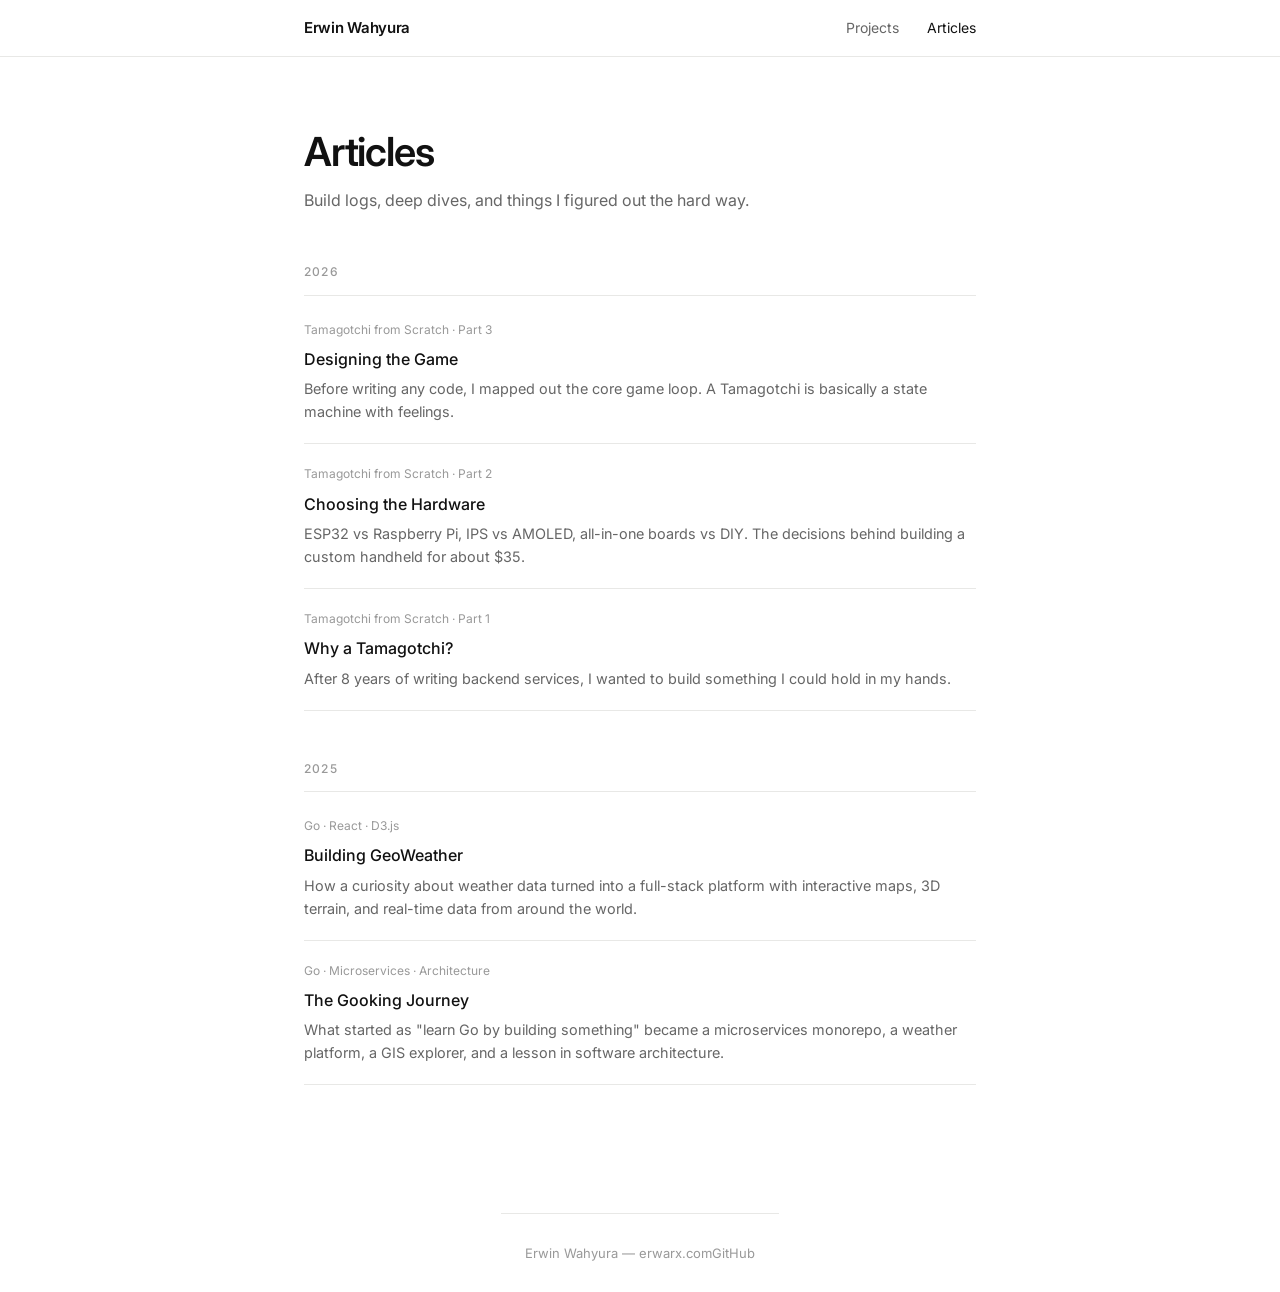
==== articles.html @ 3263d1b7 "Add static portfolio site Clean HTML/CSS portfolio with home, projects, articles pages and all artic" ====
<!DOCTYPE html>
<html lang="en">
<head>
  <meta charset="UTF-8" />
  <meta name="viewport" content="width=device-width, initial-scale=1.0" />
  <title>Articles &mdash; Erwin Wahyura</title>
  <meta name="description" content="Writing by Erwin Wahyura on Go, hardware, and building things." />
  <link rel="preconnect" href="https://fonts.googleapis.com" />
  <link rel="preconnect" href="https://fonts.gstatic.com" crossorigin />
  <link href="https://fonts.googleapis.com/css2?family=Inter:wght@400;500;600&display=swap" rel="stylesheet" />
  <link rel="stylesheet" href="style.css" />
</head>
<body>

  <header class="site-header">
    <nav class="nav">
      <a href="index.html" class="nav-logo">Erwin Wahyura</a>
      <div class="nav-links">
        <a href="projects.html">Projects</a>
        <a href="articles.html" class="active">Articles</a>
      </div>
    </nav>
  </header>

  <main>
    <div class="page-header">
      <h1>Articles</h1>
      <p>Build logs, deep dives, and things I figured out the hard way.</p>
    </div>

    <div class="articles-list">

      <div class="articles-group">
        <div class="articles-year">2026</div>

        <a href="articles/tamagotchi-part-3.html" class="article-item">
          <div class="article-item-tag">Tamagotchi from Scratch &middot; Part 3</div>
          <div class="article-item-title">Designing the Game</div>
          <div class="article-item-excerpt">Before writing any code, I mapped out the core game loop. A Tamagotchi is basically a state machine with feelings.</div>
        </a>

        <a href="articles/tamagotchi-part-2.html" class="article-item">
          <div class="article-item-tag">Tamagotchi from Scratch &middot; Part 2</div>
          <div class="article-item-title">Choosing the Hardware</div>
          <div class="article-item-excerpt">ESP32 vs Raspberry Pi, IPS vs AMOLED, all-in-one boards vs DIY. The decisions behind building a custom handheld for about $35.</div>
        </a>

        <a href="articles/tamagotchi-part-1.html" class="article-item">
          <div class="article-item-tag">Tamagotchi from Scratch &middot; Part 1</div>
          <div class="article-item-title">Why a Tamagotchi?</div>
          <div class="article-item-excerpt">After 8 years of writing backend services, I wanted to build something I could hold in my hands.</div>
        </a>
      </div>

      <div class="articles-group">
        <div class="articles-year">2025</div>

        <a href="articles/building-geoweather.html" class="article-item">
          <div class="article-item-tag">Go &middot; React &middot; D3.js</div>
          <div class="article-item-title">Building GeoWeather</div>
          <div class="article-item-excerpt">How a curiosity about weather data turned into a full-stack platform with interactive maps, 3D terrain, and real-time data from around the world.</div>
        </a>

        <a href="articles/the-gooking-journey.html" class="article-item">
          <div class="article-item-tag">Go &middot; Microservices &middot; Architecture</div>
          <div class="article-item-title">The Gooking Journey</div>
          <div class="article-item-excerpt">What started as "learn Go by building something" became a microservices monorepo, a weather platform, a GIS explorer, and a lesson in software architecture.</div>
        </a>
      </div>

    </div>
  </main>

  <footer class="site-footer">
    <span>Erwin Wahyura &mdash; erwarx.com</span>
    <a href="https://github.com/erwinwahyura" target="_blank" rel="noopener noreferrer">GitHub</a>
  </footer>

</body>
</html>
---- style.css ----
*, *::before, *::after {
  box-sizing: border-box;
  margin: 0;
  padding: 0;
}

:root {
  --bg: #ffffff;
  --surface: #f5f5f3;
  --border: #e8e8e6;
  --text: #111111;
  --text-2: #666666;
  --text-3: #999999;
  --accent: #0055d4;
  --accent-hover: #003fa3;
  --radius: 8px;
  --max-w: 720px;
  --font: 'Inter', system-ui, -apple-system, sans-serif;
}

html {
  font-size: 16px;
  -webkit-font-smoothing: antialiased;
}

body {
  font-family: var(--font);
  background: var(--bg);
  color: var(--text);
  line-height: 1.7;
  min-height: 100vh;
  display: flex;
  flex-direction: column;
}

a {
  color: inherit;
  text-decoration: none;
}

/* ── Nav ── */
.site-header {
  position: sticky;
  top: 0;
  z-index: 10;
  background: rgba(255, 255, 255, 0.88);
  backdrop-filter: blur(12px);
  -webkit-backdrop-filter: blur(12px);
  border-bottom: 1px solid var(--border);
}

.nav {
  max-width: var(--max-w);
  margin: 0 auto;
  padding: 0 24px;
  height: 56px;
  display: flex;
  align-items: center;
  justify-content: space-between;
}

.nav-logo {
  font-size: 0.9375rem;
  font-weight: 600;
  letter-spacing: -0.02em;
  color: var(--text);
}

.nav-links {
  display: flex;
  gap: 28px;
}

.nav-links a {
  font-size: 0.875rem;
  color: var(--text-2);
  transition: color 0.15s;
}

.nav-links a:hover,
.nav-links a.active {
  color: var(--text);
}

/* ── Main layout ── */
main {
  max-width: var(--max-w);
  margin: 0 auto;
  padding: 0 24px;
  flex: 1;
}

/* ── Hero ── */
.hero {
  padding: 96px 0 80px;
}

.hero-label {
  font-size: 0.8125rem;
  font-weight: 500;
  letter-spacing: 0.1em;
  text-transform: uppercase;
  color: var(--text-3);
  margin-bottom: 20px;
}

.hero-name {
  font-size: clamp(2.5rem, 7vw, 4rem);
  font-weight: 600;
  letter-spacing: -0.035em;
  line-height: 1.1;
  color: var(--text);
  margin-bottom: 24px;
}

.hero-bio {
  font-size: 1.0625rem;
  color: var(--text-2);
  max-width: 520px;
  line-height: 1.75;
  margin-bottom: 36px;
}

.hero-links {
  display: flex;
  gap: 20px;
  flex-wrap: wrap;
}

.hero-links a {
  font-size: 0.9375rem;
  font-weight: 500;
  color: var(--accent);
  position: relative;
}

.hero-links a::after {
  content: '';
  position: absolute;
  bottom: -2px;
  left: 0;
  width: 100%;
  height: 1px;
  background: var(--accent);
  transform: scaleX(0);
  transform-origin: right;
  transition: transform 0.2s ease;
}

.hero-links a:hover::after {
  transform: scaleX(1);
  transform-origin: left;
}

.hero-links a:hover {
  color: var(--accent-hover);
}

/* ── Section ── */
.section {
  padding: 56px 0;
  border-top: 1px solid var(--border);
}

.section-head {
  display: flex;
  align-items: baseline;
  justify-content: space-between;
  margin-bottom: 32px;
}

.section-label {
  font-size: 0.75rem;
  font-weight: 500;
  letter-spacing: 0.1em;
  text-transform: uppercase;
  color: var(--text-3);
}

.section-more {
  font-size: 0.8125rem;
  color: var(--text-2);
  transition: color 0.15s;
}

.section-more:hover {
  color: var(--text);
}

/* ── Project cards ── */
.project-list {
  display: flex;
  flex-direction: column;
  gap: 2px;
}

.project-card {
  display: block;
  padding: 20px;
  border-radius: var(--radius);
  background: transparent;
  transition: background 0.15s;
  cursor: pointer;
  margin: 0 -20px;
}

.project-card:hover {
  background: var(--surface);
}

.project-card-top {
  display: flex;
  align-items: center;
  gap: 10px;
  margin-bottom: 6px;
}

.project-title {
  font-size: 1rem;
  font-weight: 500;
  color: var(--text);
}

.project-desc {
  font-size: 0.9rem;
  color: var(--text-2);
  line-height: 1.6;
  margin-bottom: 10px;
}

.project-tags {
  display: flex;
  flex-wrap: wrap;
  gap: 6px;
}

.project-tags span {
  font-size: 0.75rem;
  color: var(--text-3);
  background: var(--border);
  padding: 2px 8px;
  border-radius: 100px;
}

.project-card:hover .project-tags span {
  background: #e0e0de;
}

/* ── Badges ── */
.badge {
  font-size: 0.6875rem;
  font-weight: 500;
  letter-spacing: 0.04em;
  padding: 2px 8px;
  border-radius: 100px;
}

.badge-progress {
  background: #fff3cd;
  color: #7a5200;
}

.badge-beta {
  background: #dbeafe;
  color: #1d4ed8;
}

.badge-done {
  background: #dcfce7;
  color: #15803d;
}

.badge-live {
  background: #f3e8ff;
  color: #7e22ce;
}

/* ── Article list ── */
.article-list {
  display: flex;
  flex-direction: column;
}

.article-row {
  display: flex;
  align-items: baseline;
  justify-content: space-between;
  gap: 16px;
  padding: 14px 0;
  border-bottom: 1px solid var(--border);
  transition: opacity 0.15s;
}

.article-row:first-child {
  border-top: 1px solid var(--border);
}

.article-row:hover {
  opacity: 0.65;
}

.article-title {
  font-size: 0.9375rem;
  color: var(--text);
  flex: 1;
  min-width: 0;
}

.article-meta {
  font-size: 0.8125rem;
  color: var(--text-3);
  white-space: nowrap;
  flex-shrink: 0;
}

/* ── Projects page ── */
.page-header {
  padding: 72px 0 48px;
}

.page-header h1 {
  font-size: clamp(1.75rem, 5vw, 2.5rem);
  font-weight: 600;
  letter-spacing: -0.03em;
  line-height: 1.15;
  margin-bottom: 12px;
}

.page-header p {
  font-size: 1rem;
  color: var(--text-2);
}

.projects-grid {
  display: flex;
  flex-direction: column;
  gap: 1px;
  background: var(--border);
  border: 1px solid var(--border);
  border-radius: var(--radius);
  overflow: hidden;
  margin-bottom: 80px;
}

.project-item {
  background: var(--bg);
  padding: 28px 28px 24px;
  transition: background 0.15s;
}

.project-item:hover {
  background: var(--surface);
}

.project-item-head {
  display: flex;
  align-items: center;
  gap: 10px;
  margin-bottom: 10px;
}

.project-item-title {
  font-size: 1.0625rem;
  font-weight: 600;
  letter-spacing: -0.01em;
}

.project-item-year {
  font-size: 0.8125rem;
  color: var(--text-3);
  margin-left: auto;
}

.project-item-desc {
  font-size: 0.9375rem;
  color: var(--text-2);
  line-height: 1.65;
  margin-bottom: 16px;
}

.project-item-tags {
  display: flex;
  flex-wrap: wrap;
  gap: 6px;
  margin-bottom: 16px;
}

.project-item-tags span {
  font-size: 0.75rem;
  color: var(--text-3);
  background: var(--border);
  padding: 2px 8px;
  border-radius: 100px;
}

.project-item-links {
  display: flex;
  gap: 14px;
}

.project-item-links a {
  font-size: 0.8125rem;
  font-weight: 500;
  color: var(--accent);
  transition: color 0.15s;
}

.project-item-links a:hover {
  color: var(--accent-hover);
}

/* ── Articles page ── */
.articles-list {
  padding-bottom: 80px;
}

.articles-group {
  margin-bottom: 48px;
}

.articles-year {
  font-size: 0.75rem;
  font-weight: 500;
  letter-spacing: 0.1em;
  text-transform: uppercase;
  color: var(--text-3);
  margin-bottom: 4px;
  padding-bottom: 12px;
  border-bottom: 1px solid var(--border);
}

.article-item {
  display: block;
  padding: 20px 0;
  border-bottom: 1px solid var(--border);
  transition: opacity 0.15s;
}

.article-item:hover {
  opacity: 0.65;
}

.article-item-tag {
  font-size: 0.75rem;
  color: var(--text-3);
  margin-bottom: 6px;
}

.article-item-title {
  font-size: 1rem;
  font-weight: 500;
  color: var(--text);
  margin-bottom: 4px;
}

.article-item-excerpt {
  font-size: 0.9rem;
  color: var(--text-2);
  line-height: 1.6;
}

/* ── Article detail ── */
.article-detail {
  padding: 64px 0 80px;
}

.article-detail-back {
  font-size: 0.875rem;
  color: var(--text-3);
  display: inline-flex;
  align-items: center;
  gap: 6px;
  margin-bottom: 48px;
  transition: color 0.15s;
}

.article-detail-back:hover {
  color: var(--text);
}

.article-detail-meta {
  display: flex;
  align-items: center;
  gap: 12px;
  margin-bottom: 16px;
  flex-wrap: wrap;
}

.article-detail-series {
  font-size: 0.8125rem;
  font-weight: 500;
  color: var(--accent);
}

.article-detail-date {
  font-size: 0.8125rem;
  color: var(--text-3);
}

.article-detail h1 {
  font-size: clamp(1.75rem, 5vw, 2.5rem);
  font-weight: 600;
  letter-spacing: -0.03em;
  line-height: 1.2;
  margin-bottom: 12px;
}

.article-detail-tags {
  display: flex;
  gap: 6px;
  flex-wrap: wrap;
  margin-bottom: 48px;
}

.article-detail-tags span {
  font-size: 0.75rem;
  color: var(--text-3);
  background: var(--surface);
  border: 1px solid var(--border);
  padding: 2px 10px;
  border-radius: 100px;
}

.article-cover {
  width: 100%;
  aspect-ratio: 2 / 1;
  object-fit: cover;
  border-radius: var(--radius);
  margin-bottom: 48px;
  background: var(--surface);
}

.article-body h2 {
  font-size: 1.1875rem;
  font-weight: 600;
  letter-spacing: -0.02em;
  margin: 40px 0 12px;
}

.article-body p {
  font-size: 1rem;
  color: var(--text-2);
  line-height: 1.8;
  margin-bottom: 18px;
}

.article-body figure {
  margin: 32px 0;
}

.article-body figure img {
  width: 100%;
  border-radius: var(--radius);
  display: block;
}

.article-body figcaption {
  font-size: 0.8125rem;
  color: var(--text-3);
  text-align: center;
  margin-top: 10px;
}

.series-nav {
  margin-top: 64px;
  padding-top: 32px;
  border-top: 1px solid var(--border);
}

.series-nav-label {
  font-size: 0.75rem;
  font-weight: 500;
  letter-spacing: 0.1em;
  text-transform: uppercase;
  color: var(--text-3);
  margin-bottom: 16px;
}

.series-nav-list {
  display: flex;
  flex-direction: column;
  gap: 2px;
}

.series-nav-item {
  display: block;
  padding: 12px 14px;
  border-radius: 6px;
  font-size: 0.9rem;
  color: var(--text-2);
  transition: background 0.15s, color 0.15s;
}

.series-nav-item:hover {
  background: var(--surface);
  color: var(--text);
}

.series-nav-item.current {
  background: var(--surface);
  color: var(--text);
  font-weight: 500;
}

/* ── Footer ── */
.site-footer {
  max-width: var(--max-w);
  margin: 0 auto;
  padding: 28px 24px;
  border-top: 1px solid var(--border);
  display: flex;
  align-items: center;
  justify-content: space-between;
  font-size: 0.8125rem;
  color: var(--text-3);
}

.site-footer a {
  color: var(--text-3);
  transition: color 0.15s;
}

.site-footer a:hover {
  color: var(--text);
}

/* ── Responsive ── */
@media (max-width: 600px) {
  .nav-links {
    gap: 18px;
  }

  .hero {
    padding: 64px 0 56px;
  }

  .article-row {
    flex-direction: column;
    gap: 4px;
  }

  .project-item {
    padding: 20px 20px 18px;
  }

  .site-footer {
    flex-direction: column;
    gap: 8px;
    text-align: center;
  }
}
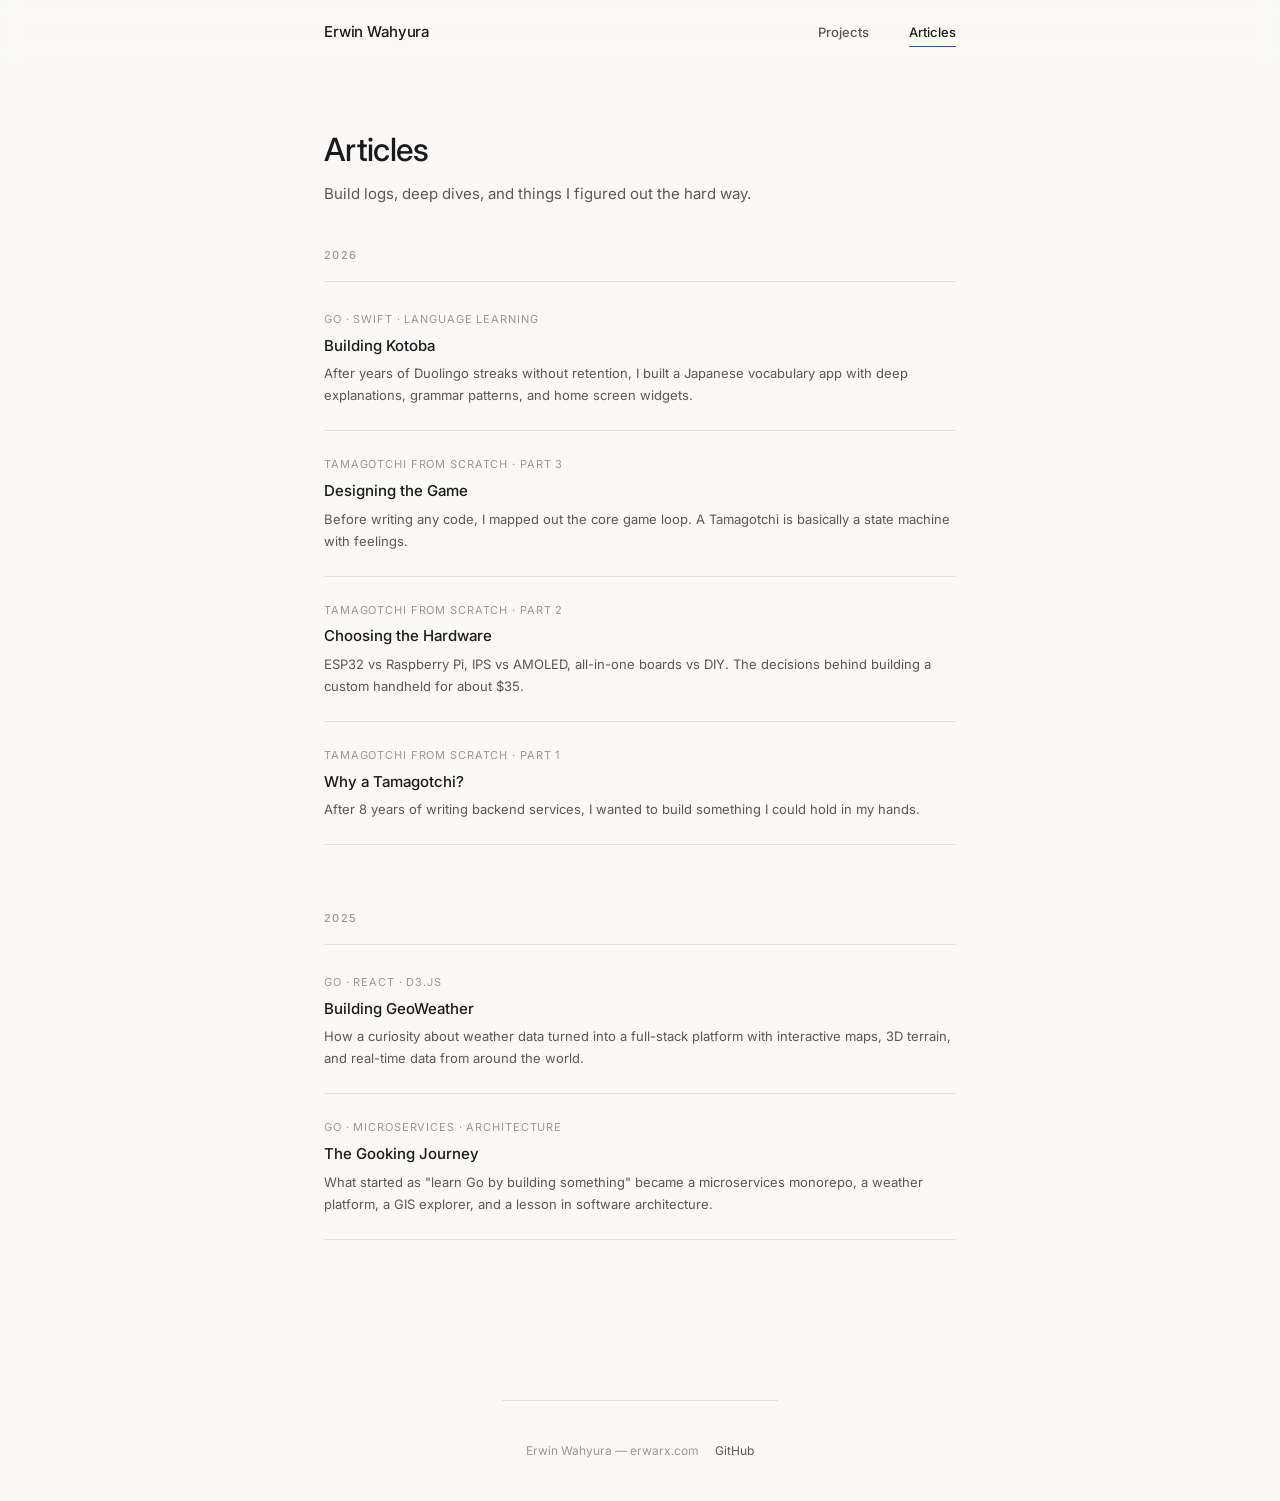
==== commit 73d13f54: "fix: footer spacing + add Kotoba article - Add gap and flex-wrap to footer to prevent text collision" ====
--- a/articles.html
+++ b/articles.html
@@ -4,7 +4,14 @@
   <meta charset="UTF-8" />
   <meta name="viewport" content="width=device-width, initial-scale=1.0" />
   <title>Articles &mdash; Erwin Wahyura</title>
-  <meta name="description" content="Writing by Erwin Wahyura on Go, hardware, and building things." />
+  <meta name="description" content="Writing by Erwin Wahyura on Go, hardware, and building things. Build logs, deep dives, and things figured out the hard way." />
+  <meta name="theme-color" content="#ffffff" />
+  <meta property="og:title" content="Articles — Erwin Wahyura" />
+  <meta property="og:description" content="Build logs, deep dives, and things I figured out the hard way." />
+  <meta property="og:type" content="website" />
+  <meta property="og:url" content="https://erwinwahyura.github.io/erwinwahyura/articles.html" />
+  <link rel="canonical" href="https://erwinwahyura.github.io/erwinwahyura/articles.html" />
+  <link rel="icon" href="data:image/svg+xml,<svg xmlns='http://www.w3.org/2000/svg' viewBox='0 0 100 100'><text y='.9em' font-size='90'>🎋</text></svg>" />
   <link rel="preconnect" href="https://fonts.googleapis.com" />
   <link rel="preconnect" href="https://fonts.gstatic.com" crossorigin />
   <link href="https://fonts.googleapis.com/css2?family=Inter:wght@400;500;600&display=swap" rel="stylesheet" />
@@ -32,6 +39,12 @@
 
       <div class="articles-group">
         <div class="articles-year">2026</div>
+
+        <a href="articles/building-kotoba.html" class="article-item">
+          <div class="article-item-tag">Go &middot; Swift &middot; Language Learning</div>
+          <div class="article-item-title">Building Kotoba</div>
+          <div class="article-item-excerpt">After years of Duolingo streaks without retention, I built a Japanese vocabulary app with deep explanations, grammar patterns, and home screen widgets.</div>
+        </a>
 
         <a href="articles/tamagotchi-part-3.html" class="article-item">
           <div class="article-item-tag">Tamagotchi from Scratch &middot; Part 3</div>
--- a/style.css
+++ b/style.css
@@ -4,30 +4,61 @@
   padding: 0;
 }
 
+/* ─────────────────────────────────────────────────────────────────
+   Design System: Japanese Minimalism
+   Ma (間) — Negative space, breathing room
+   Kanso (簡素) — Simplicity, elimination of clutter
+   Shibui (渋い) — Subtle, understated elegance
+   ───────────────────────────────────────────────────────────────── */
+
 :root {
-  --bg: #ffffff;
-  --surface: #f5f5f3;
-  --border: #e8e8e6;
-  --text: #111111;
-  --text-2: #666666;
-  --text-3: #999999;
-  --accent: #0055d4;
-  --accent-hover: #003fa3;
-  --radius: 8px;
-  --max-w: 720px;
-  --font: 'Inter', system-ui, -apple-system, sans-serif;
+  /* Neutral palette — warmer, more organic than pure grays */
+  --bg: #faf9f7;
+  --surface: #f5f3ef;
+  --surface-hover: #edeae5;
+  --border: #e5e2dc;
+  --border-subtle: #f0ede8;
+  
+  /* Text — ink-like depth */
+  --text: #1a1a1a;
+  --text-2: #5a5855;
+  --text-3: #9a9895;
+  
+  /* Accent — deeper, less saturated */
+  --accent: #2c5aa0;
+  --accent-hover: #1a3d6e;
+  --accent-subtle: #e8eef5;
+  
+  /* Spacing — generous ma (間) */
+  --space-xs: 0.25rem;   /* 4px */
+  --space-sm: 0.5rem;    /* 8px */
+  --space-md: 1rem;      /* 16px */
+  --space-lg: 1.5rem;    /* 24px */
+  --space-xl: 2.5rem;    /* 40px */
+  --space-2xl: 4rem;     /* 64px */
+  --space-3xl: 6rem;     /* 96px */
+  
+  --max-w: 680px;
+  --radius: 6px;
+  
+  /* Typography — vertical rhythm */
+  --font: 'Inter', -apple-system, BlinkMacSystemFont, sans-serif;
+  --leading-tight: 1.4;
+  --leading-normal: 1.7;
+  --leading-relaxed: 1.9;
 }
 
 html {
   font-size: 16px;
   -webkit-font-smoothing: antialiased;
+  -moz-osx-font-smoothing: grayscale;
 }
 
 body {
   font-family: var(--font);
   background: var(--bg);
   color: var(--text);
-  line-height: 1.7;
+  line-height: var(--leading-normal);
   min-height: 100vh;
   display: flex;
   flex-direction: column;
@@ -38,22 +69,21 @@
   text-decoration: none;
 }
 
-/* ── Nav ── */
+/* ── Nav — floating, breathing ── */
 .site-header {
   position: sticky;
   top: 0;
   z-index: 10;
-  background: rgba(255, 255, 255, 0.88);
-  backdrop-filter: blur(12px);
-  -webkit-backdrop-filter: blur(12px);
-  border-bottom: 1px solid var(--border);
+  background: rgba(250, 249, 247, 0.85);
+  backdrop-filter: blur(8px);
+  -webkit-backdrop-filter: blur(8px);
 }
 
 .nav {
   max-width: var(--max-w);
   margin: 0 auto;
-  padding: 0 24px;
-  height: 56px;
+  padding: 0 var(--space-lg);
+  height: 64px;
   display: flex;
   align-items: center;
   justify-content: space-between;
@@ -61,20 +91,35 @@
 
 .nav-logo {
   font-size: 0.9375rem;
-  font-weight: 600;
-  letter-spacing: -0.02em;
+  font-weight: 500;
+  letter-spacing: -0.01em;
   color: var(--text);
 }
 
 .nav-links {
   display: flex;
-  gap: 28px;
+  gap: var(--space-xl);
 }
 
 .nav-links a {
-  font-size: 0.875rem;
-  color: var(--text-2);
-  transition: color 0.15s;
+  font-size: 0.8125rem;
+  font-weight: 500;
+  color: var(--text-2);
+  position: relative;
+  transition: color 0.2s ease;
+}
+
+.nav-links a::after {
+  content: '';
+  position: absolute;
+  bottom: -4px;
+  left: 0;
+  width: 100%;
+  height: 1px;
+  background: var(--accent);
+  transform: scaleX(0);
+  transform-origin: center;
+  transition: transform 0.25s ease;
 }
 
 .nav-links a:hover,
@@ -82,438 +127,481 @@
   color: var(--text);
 }
 
-/* ── Main layout ── */
+.nav-links a:hover::after,
+.nav-links a.active::after {
+  transform: scaleX(1);
+}
+
+/* ── Main layout — generous ma ── */
 main {
   max-width: var(--max-w);
   margin: 0 auto;
-  padding: 0 24px;
+  padding: 0 var(--space-lg);
   flex: 1;
 }
 
-/* ── Hero ── */
+/* ── Hero — deliberate asymmetry ── */
 .hero {
-  padding: 96px 0 80px;
+  padding: var(--space-3xl) 0 var(--space-2xl);
 }
 
 .hero-label {
-  font-size: 0.8125rem;
-  font-weight: 500;
-  letter-spacing: 0.1em;
+  font-size: 0.75rem;
+  font-weight: 500;
+  letter-spacing: 0.12em;
   text-transform: uppercase;
   color: var(--text-3);
-  margin-bottom: 20px;
+  margin-bottom: var(--space-md);
 }
 
 .hero-name {
-  font-size: clamp(2.5rem, 7vw, 4rem);
-  font-weight: 600;
-  letter-spacing: -0.035em;
-  line-height: 1.1;
-  color: var(--text);
-  margin-bottom: 24px;
+  font-size: clamp(2.25rem, 6vw, 3.5rem);
+  font-weight: 500;
+  letter-spacing: -0.03em;
+  line-height: var(--leading-tight);
+  color: var(--text);
+  margin-bottom: var(--space-lg);
 }
 
 .hero-bio {
   font-size: 1.0625rem;
   color: var(--text-2);
-  max-width: 520px;
-  line-height: 1.75;
-  margin-bottom: 36px;
+  max-width: 480px;
+  line-height: var(--leading-relaxed);
+  margin-bottom: var(--space-xl);
 }
 
 .hero-links {
   display: flex;
-  gap: 20px;
+  gap: var(--space-lg);
   flex-wrap: wrap;
 }
 
 .hero-links a {
+  font-size: 0.875rem;
+  font-weight: 500;
+  color: var(--accent);
+  padding: var(--space-sm) 0;
+  position: relative;
+  transition: color 0.2s ease;
+}
+
+.hero-links a::after {
+  content: '';
+  position: absolute;
+  bottom: 2px;
+  left: 0;
+  width: 100%;
+  height: 1px;
+  background: currentColor;
+  transform: scaleX(0);
+  transform-origin: right;
+  transition: transform 0.3s cubic-bezier(0.4, 0, 0.2, 1);
+}
+
+.hero-links a:hover {
+  color: var(--accent-hover);
+}
+
+.hero-links a:hover::after {
+  transform: scaleX(1);
+  transform-origin: left;
+}
+
+/* ── Section — clear separation with ma ── */
+.section {
+  padding: var(--space-2xl) 0;
+  border-top: 1px solid var(--border);
+}
+
+.section-head {
+  display: flex;
+  align-items: baseline;
+  justify-content: space-between;
+  margin-bottom: var(--space-xl);
+}
+
+.section-label {
+  font-size: 0.6875rem;
+  font-weight: 500;
+  letter-spacing: 0.12em;
+  text-transform: uppercase;
+  color: var(--text-3);
+}
+
+.section-more {
+  font-size: 0.8125rem;
+  color: var(--text-2);
+  transition: color 0.2s ease;
+}
+
+.section-more:hover {
+  color: var(--accent);
+}
+
+/* ── Project cards — subtle elevation on interaction ── */
+.project-list {
+  display: flex;
+  flex-direction: column;
+}
+
+.project-card {
+  display: block;
+  padding: var(--space-lg) var(--space-md);
+  margin: 0 calc(-1 * var(--space-md));
+  border-radius: var(--radius);
+  transition: background-color 0.2s ease, transform 0.2s ease;
+}
+
+.project-card:hover {
+  background: var(--surface);
+  transform: translateX(4px);
+}
+
+.project-card-top {
+  display: flex;
+  align-items: center;
+  gap: var(--space-sm);
+  margin-bottom: var(--space-xs);
+}
+
+.project-title {
   font-size: 0.9375rem;
   font-weight: 500;
+  color: var(--text);
+}
+
+.project-desc {
+  font-size: 0.875rem;
+  color: var(--text-2);
+  line-height: var(--leading-normal);
+  margin-bottom: var(--space-sm);
+}
+
+.project-tags {
+  display: flex;
+  flex-wrap: wrap;
+  gap: var(--space-xs);
+}
+
+.project-tags span {
+  font-size: 0.6875rem;
+  font-weight: 500;
+  color: var(--text-3);
+  background: var(--border-subtle);
+  padding: 2px 8px;
+  border-radius: 100px;
+  letter-spacing: 0.02em;
+}
+
+/* ── Badges — reduced visual weight ── */
+.badge {
+  font-size: 0.625rem;
+  font-weight: 600;
+  letter-spacing: 0.04em;
+  text-transform: uppercase;
+  padding: 2px 6px;
+  border-radius: 4px;
+}
+
+.badge-progress {
+  background: transparent;
+  color: #b8860b;
+  border: 1px solid #d4b668;
+}
+
+.badge-beta {
+  background: transparent;
+  color: var(--accent);
+  border: 1px solid #a8c4e8;
+}
+
+.badge-done {
+  background: transparent;
+  color: #4a7c59;
+  border: 1px solid #8fbc8f;
+}
+
+.badge-live {
+  background: transparent;
+  color: #6b5b95;
+  border: 1px solid #b8a9c9;
+}
+
+/* ── Article list — horizontal breathing room ── */
+.article-list {
+  display: flex;
+  flex-direction: column;
+}
+
+.article-row {
+  display: flex;
+  align-items: baseline;
+  justify-content: space-between;
+  gap: var(--space-lg);
+  padding: var(--space-md) 0;
+  border-bottom: 1px solid var(--border);
+  transition: all 0.2s ease;
+}
+
+.article-row:first-child {
+  border-top: 1px solid var(--border);
+}
+
+.article-row:hover {
+  padding-left: var(--space-sm);
+  color: var(--accent);
+}
+
+.article-row:hover .article-title {
+  color: var(--accent);
+}
+
+.article-title {
+  font-size: 0.9375rem;
+  color: var(--text);
+  flex: 1;
+  min-width: 0;
+  transition: color 0.2s ease;
+}
+
+.article-meta {
+  font-size: 0.75rem;
+  color: var(--text-3);
+  white-space: nowrap;
+  flex-shrink: 0;
+  font-variant-numeric: tabular-nums;
+}
+
+/* ── Projects page — spacious grid ── */
+.page-header {
+  padding: var(--space-2xl) 0 var(--space-xl);
+}
+
+.page-header h1 {
+  font-size: clamp(1.5rem, 4vw, 2rem);
+  font-weight: 500;
+  letter-spacing: -0.02em;
+  line-height: var(--leading-tight);
+  margin-bottom: var(--space-sm);
+}
+
+.page-header p {
+  font-size: 0.9375rem;
+  color: var(--text-2);
+}
+
+.projects-grid {
+  display: flex;
+  flex-direction: column;
+  gap: var(--space-lg);
+  margin-bottom: var(--space-3xl);
+}
+
+.project-item {
+  padding: var(--space-xl) var(--space-lg);
+  border: 1px solid var(--border);
+  border-radius: var(--radius);
+  transition: border-color 0.2s ease, background-color 0.2s ease;
+}
+
+.project-item:hover {
+  border-color: var(--text-3);
+  background: var(--surface);
+}
+
+.project-item-head {
+  display: flex;
+  align-items: center;
+  gap: var(--space-sm);
+  margin-bottom: var(--space-sm);
+}
+
+.project-item-title {
+  font-size: 1rem;
+  font-weight: 500;
+  letter-spacing: -0.01em;
+}
+
+.project-item-year {
+  font-size: 0.75rem;
+  color: var(--text-3);
+  margin-left: auto;
+  font-variant-numeric: tabular-nums;
+}
+
+.project-item-desc {
+  font-size: 0.875rem;
+  color: var(--text-2);
+  line-height: var(--leading-normal);
+  margin-bottom: var(--space-md);
+}
+
+.project-item-tags {
+  display: flex;
+  flex-wrap: wrap;
+  gap: var(--space-xs);
+  margin-bottom: var(--space-md);
+}
+
+.project-item-tags span {
+  font-size: 0.6875rem;
+  font-weight: 500;
+  color: var(--text-3);
+  background: var(--border-subtle);
+  padding: 2px 8px;
+  border-radius: 100px;
+}
+
+.project-item-links {
+  display: flex;
+  gap: var(--space-md);
+}
+
+.project-item-links a {
+  font-size: 0.8125rem;
+  font-weight: 500;
   color: var(--accent);
   position: relative;
-}
-
-.hero-links a::after {
+  transition: color 0.2s ease;
+}
+
+.project-item-links a::after {
   content: '';
   position: absolute;
   bottom: -2px;
   left: 0;
   width: 100%;
   height: 1px;
-  background: var(--accent);
+  background: currentColor;
   transform: scaleX(0);
   transform-origin: right;
-  transition: transform 0.2s ease;
-}
-
-.hero-links a:hover::after {
+  transition: transform 0.25s ease;
+}
+
+.project-item-links a:hover {
+  color: var(--accent-hover);
+}
+
+.project-item-links a:hover::after {
   transform: scaleX(1);
   transform-origin: left;
 }
 
-.hero-links a:hover {
-  color: var(--accent-hover);
-}
-
-/* ── Section ── */
-.section {
-  padding: 56px 0;
-  border-top: 1px solid var(--border);
-}
-
-.section-head {
-  display: flex;
-  align-items: baseline;
-  justify-content: space-between;
-  margin-bottom: 32px;
-}
-
-.section-label {
-  font-size: 0.75rem;
-  font-weight: 500;
-  letter-spacing: 0.1em;
-  text-transform: uppercase;
-  color: var(--text-3);
-}
-
-.section-more {
-  font-size: 0.8125rem;
-  color: var(--text-2);
-  transition: color 0.15s;
-}
-
-.section-more:hover {
-  color: var(--text);
-}
-
-/* ── Project cards ── */
-.project-list {
-  display: flex;
-  flex-direction: column;
-  gap: 2px;
-}
-
-.project-card {
-  display: block;
-  padding: 20px;
-  border-radius: var(--radius);
-  background: transparent;
-  transition: background 0.15s;
-  cursor: pointer;
-  margin: 0 -20px;
-}
-
-.project-card:hover {
-  background: var(--surface);
-}
-
-.project-card-top {
-  display: flex;
-  align-items: center;
-  gap: 10px;
-  margin-bottom: 6px;
-}
-
-.project-title {
-  font-size: 1rem;
-  font-weight: 500;
-  color: var(--text);
-}
-
-.project-desc {
-  font-size: 0.9rem;
-  color: var(--text-2);
-  line-height: 1.6;
-  margin-bottom: 10px;
-}
-
-.project-tags {
-  display: flex;
-  flex-wrap: wrap;
-  gap: 6px;
-}
-
-.project-tags span {
-  font-size: 0.75rem;
-  color: var(--text-3);
-  background: var(--border);
-  padding: 2px 8px;
-  border-radius: 100px;
-}
-
-.project-card:hover .project-tags span {
-  background: #e0e0de;
-}
-
-/* ── Badges ── */
-.badge {
-  font-size: 0.6875rem;
-  font-weight: 500;
-  letter-spacing: 0.04em;
-  padding: 2px 8px;
-  border-radius: 100px;
-}
-
-.badge-progress {
-  background: #fff3cd;
-  color: #7a5200;
-}
-
-.badge-beta {
-  background: #dbeafe;
-  color: #1d4ed8;
-}
-
-.badge-done {
-  background: #dcfce7;
-  color: #15803d;
-}
-
-.badge-live {
-  background: #f3e8ff;
-  color: #7e22ce;
-}
-
-/* ── Article list ── */
-.article-list {
-  display: flex;
-  flex-direction: column;
-}
-
-.article-row {
-  display: flex;
-  align-items: baseline;
-  justify-content: space-between;
-  gap: 16px;
-  padding: 14px 0;
-  border-bottom: 1px solid var(--border);
-  transition: opacity 0.15s;
-}
-
-.article-row:first-child {
-  border-top: 1px solid var(--border);
-}
-
-.article-row:hover {
-  opacity: 0.65;
-}
-
-.article-title {
-  font-size: 0.9375rem;
-  color: var(--text);
-  flex: 1;
-  min-width: 0;
-}
-
-.article-meta {
-  font-size: 0.8125rem;
-  color: var(--text-3);
-  white-space: nowrap;
-  flex-shrink: 0;
-}
-
-/* ── Projects page ── */
-.page-header {
-  padding: 72px 0 48px;
-}
-
-.page-header h1 {
-  font-size: clamp(1.75rem, 5vw, 2.5rem);
-  font-weight: 600;
-  letter-spacing: -0.03em;
-  line-height: 1.15;
-  margin-bottom: 12px;
-}
-
-.page-header p {
-  font-size: 1rem;
-  color: var(--text-2);
-}
-
-.projects-grid {
-  display: flex;
-  flex-direction: column;
-  gap: 1px;
-  background: var(--border);
-  border: 1px solid var(--border);
-  border-radius: var(--radius);
-  overflow: hidden;
-  margin-bottom: 80px;
-}
-
-.project-item {
-  background: var(--bg);
-  padding: 28px 28px 24px;
-  transition: background 0.15s;
-}
-
-.project-item:hover {
-  background: var(--surface);
-}
-
-.project-item-head {
-  display: flex;
-  align-items: center;
-  gap: 10px;
-  margin-bottom: 10px;
-}
-
-.project-item-title {
-  font-size: 1.0625rem;
-  font-weight: 600;
-  letter-spacing: -0.01em;
-}
-
-.project-item-year {
-  font-size: 0.8125rem;
-  color: var(--text-3);
-  margin-left: auto;
-}
-
-.project-item-desc {
-  font-size: 0.9375rem;
-  color: var(--text-2);
-  line-height: 1.65;
-  margin-bottom: 16px;
-}
-
-.project-item-tags {
-  display: flex;
-  flex-wrap: wrap;
-  gap: 6px;
-  margin-bottom: 16px;
-}
-
-.project-item-tags span {
-  font-size: 0.75rem;
-  color: var(--text-3);
-  background: var(--border);
-  padding: 2px 8px;
-  border-radius: 100px;
-}
-
-.project-item-links {
-  display: flex;
-  gap: 14px;
-}
-
-.project-item-links a {
-  font-size: 0.8125rem;
-  font-weight: 500;
-  color: var(--accent);
-  transition: color 0.15s;
-}
-
-.project-item-links a:hover {
-  color: var(--accent-hover);
-}
-
 /* ── Articles page ── */
 .articles-list {
-  padding-bottom: 80px;
+  padding-bottom: var(--space-3xl);
 }
 
 .articles-group {
-  margin-bottom: 48px;
+  margin-bottom: var(--space-2xl);
 }
 
 .articles-year {
-  font-size: 0.75rem;
-  font-weight: 500;
-  letter-spacing: 0.1em;
+  font-size: 0.6875rem;
+  font-weight: 500;
+  letter-spacing: 0.12em;
   text-transform: uppercase;
   color: var(--text-3);
-  margin-bottom: 4px;
-  padding-bottom: 12px;
+  margin-bottom: var(--space-xs);
+  padding-bottom: var(--space-md);
   border-bottom: 1px solid var(--border);
 }
 
 .article-item {
   display: block;
-  padding: 20px 0;
+  padding: var(--space-lg) 0;
   border-bottom: 1px solid var(--border);
-  transition: opacity 0.15s;
+  transition: padding-left 0.2s ease;
 }
 
 .article-item:hover {
-  opacity: 0.65;
+  padding-left: var(--space-sm);
+}
+
+.article-item:hover .article-item-title {
+  color: var(--accent);
 }
 
 .article-item-tag {
-  font-size: 0.75rem;
-  color: var(--text-3);
-  margin-bottom: 6px;
+  font-size: 0.6875rem;
+  color: var(--text-3);
+  margin-bottom: var(--space-xs);
+  text-transform: uppercase;
+  letter-spacing: 0.08em;
 }
 
 .article-item-title {
-  font-size: 1rem;
-  font-weight: 500;
-  color: var(--text);
-  margin-bottom: 4px;
+  font-size: 0.9375rem;
+  font-weight: 500;
+  color: var(--text);
+  margin-bottom: var(--space-xs);
+  transition: color 0.2s ease;
 }
 
 .article-item-excerpt {
-  font-size: 0.9rem;
-  color: var(--text-2);
-  line-height: 1.6;
+  font-size: 0.8125rem;
+  color: var(--text-2);
+  line-height: var(--leading-normal);
 }
 
 /* ── Article detail ── */
 .article-detail {
-  padding: 64px 0 80px;
+  padding: var(--space-2xl) 0 var(--space-3xl);
 }
 
 .article-detail-back {
-  font-size: 0.875rem;
+  font-size: 0.8125rem;
   color: var(--text-3);
   display: inline-flex;
   align-items: center;
   gap: 6px;
-  margin-bottom: 48px;
-  transition: color 0.15s;
+  margin-bottom: var(--space-2xl);
+  transition: color 0.2s ease;
 }
 
 .article-detail-back:hover {
-  color: var(--text);
+  color: var(--accent);
 }
 
 .article-detail-meta {
   display: flex;
   align-items: center;
-  gap: 12px;
-  margin-bottom: 16px;
+  gap: var(--space-md);
+  margin-bottom: var(--space-md);
   flex-wrap: wrap;
 }
 
 .article-detail-series {
-  font-size: 0.8125rem;
+  font-size: 0.75rem;
   font-weight: 500;
   color: var(--accent);
 }
 
 .article-detail-date {
-  font-size: 0.8125rem;
-  color: var(--text-3);
+  font-size: 0.75rem;
+  color: var(--text-3);
+  font-variant-numeric: tabular-nums;
 }
 
 .article-detail h1 {
-  font-size: clamp(1.75rem, 5vw, 2.5rem);
-  font-weight: 600;
-  letter-spacing: -0.03em;
-  line-height: 1.2;
-  margin-bottom: 12px;
+  font-size: clamp(1.5rem, 4vw, 2.25rem);
+  font-weight: 500;
+  letter-spacing: -0.02em;
+  line-height: var(--leading-tight);
+  margin-bottom: var(--space-sm);
 }
 
 .article-detail-tags {
   display: flex;
-  gap: 6px;
+  gap: var(--space-xs);
   flex-wrap: wrap;
-  margin-bottom: 48px;
+  margin-bottom: var(--space-2xl);
 }
 
 .article-detail-tags span {
-  font-size: 0.75rem;
+  font-size: 0.6875rem;
+  font-weight: 500;
   color: var(--text-3);
   background: var(--surface);
   border: 1px solid var(--border);
@@ -526,26 +614,27 @@
   aspect-ratio: 2 / 1;
   object-fit: cover;
   border-radius: var(--radius);
-  margin-bottom: 48px;
+  margin-bottom: var(--space-2xl);
   background: var(--surface);
 }
 
 .article-body h2 {
-  font-size: 1.1875rem;
-  font-weight: 600;
-  letter-spacing: -0.02em;
-  margin: 40px 0 12px;
+  font-size: 1.125rem;
+  font-weight: 500;
+  letter-spacing: -0.01em;
+  margin: var(--space-2xl) 0 var(--space-md);
+  color: var(--text);
 }
 
 .article-body p {
-  font-size: 1rem;
-  color: var(--text-2);
-  line-height: 1.8;
-  margin-bottom: 18px;
+  font-size: 0.9375rem;
+  color: var(--text-2);
+  line-height: var(--leading-relaxed);
+  margin-bottom: var(--space-lg);
 }
 
 .article-body figure {
-  margin: 32px 0;
+  margin: var(--space-xl) 0;
 }
 
 .article-body figure img {
@@ -555,40 +644,40 @@
 }
 
 .article-body figcaption {
-  font-size: 0.8125rem;
+  font-size: 0.75rem;
   color: var(--text-3);
   text-align: center;
-  margin-top: 10px;
+  margin-top: var(--space-sm);
 }
 
 .series-nav {
-  margin-top: 64px;
-  padding-top: 32px;
+  margin-top: var(--space-2xl);
+  padding-top: var(--space-xl);
   border-top: 1px solid var(--border);
 }
 
 .series-nav-label {
-  font-size: 0.75rem;
-  font-weight: 500;
-  letter-spacing: 0.1em;
+  font-size: 0.6875rem;
+  font-weight: 500;
+  letter-spacing: 0.12em;
   text-transform: uppercase;
   color: var(--text-3);
-  margin-bottom: 16px;
+  margin-bottom: var(--space-md);
 }
 
 .series-nav-list {
   display: flex;
   flex-direction: column;
-  gap: 2px;
+  gap: var(--space-xs);
 }
 
 .series-nav-item {
   display: block;
-  padding: 12px 14px;
-  border-radius: 6px;
-  font-size: 0.9rem;
-  color: var(--text-2);
-  transition: background 0.15s, color 0.15s;
+  padding: var(--space-sm) var(--space-md);
+  border-radius: var(--radius);
+  font-size: 0.875rem;
+  color: var(--text-2);
+  transition: background-color 0.2s ease, color 0.2s ease;
 }
 
 .series-nav-item:hover {
@@ -602,50 +691,84 @@
   font-weight: 500;
 }
 
-/* ── Footer ── */
+/* ── Footer — quieter, grounded ── */
 .site-footer {
   max-width: var(--max-w);
   margin: 0 auto;
-  padding: 28px 24px;
+  padding: var(--space-xl) var(--space-lg);
   border-top: 1px solid var(--border);
   display: flex;
   align-items: center;
   justify-content: space-between;
-  font-size: 0.8125rem;
+  gap: var(--space-md);
+  flex-wrap: wrap;
+  font-size: 0.75rem;
   color: var(--text-3);
 }
 
 .site-footer a {
-  color: var(--text-3);
-  transition: color 0.15s;
+  color: var(--text-2);
+  transition: color 0.2s ease;
 }
 
 .site-footer a:hover {
-  color: var(--text);
-}
-
-/* ── Responsive ── */
-@media (max-width: 600px) {
+  color: var(--accent);
+}
+
+/* ── Responsive — maintain breathing room ── */
+@media (max-width: 640px) {
+  :root {
+    --space-lg: 1.25rem;
+    --space-xl: 2rem;
+    --space-2xl: 3rem;
+    --space-3xl: 4rem;
+  }
+
+  .nav {
+    height: 56px;
+    padding: 0 var(--space-md);
+  }
+
   .nav-links {
-    gap: 18px;
+    gap: var(--space-lg);
   }
 
   .hero {
-    padding: 64px 0 56px;
+    padding: var(--space-2xl) 0 var(--space-xl);
+  }
+
+  .hero-bio {
+    font-size: 1rem;
+  }
+
+  main {
+    padding: 0 var(--space-md);
   }
 
   .article-row {
     flex-direction: column;
-    gap: 4px;
+    gap: var(--space-xs);
+    padding: var(--space-sm) 0;
+  }
+
+  .article-row:hover {
+    padding-left: 0;
   }
 
   .project-item {
-    padding: 20px 20px 18px;
+    padding: var(--space-lg) var(--space-md);
   }
 
   .site-footer {
     flex-direction: column;
-    gap: 8px;
+    gap: var(--space-xs);
     text-align: center;
-  }
-}
+    padding: var(--space-lg) var(--space-md);
+  }
+}
+
+/* ── Selection — subtle, intentional ── */
+::selection {
+  background: var(--accent-subtle);
+  color: var(--accent);
+}
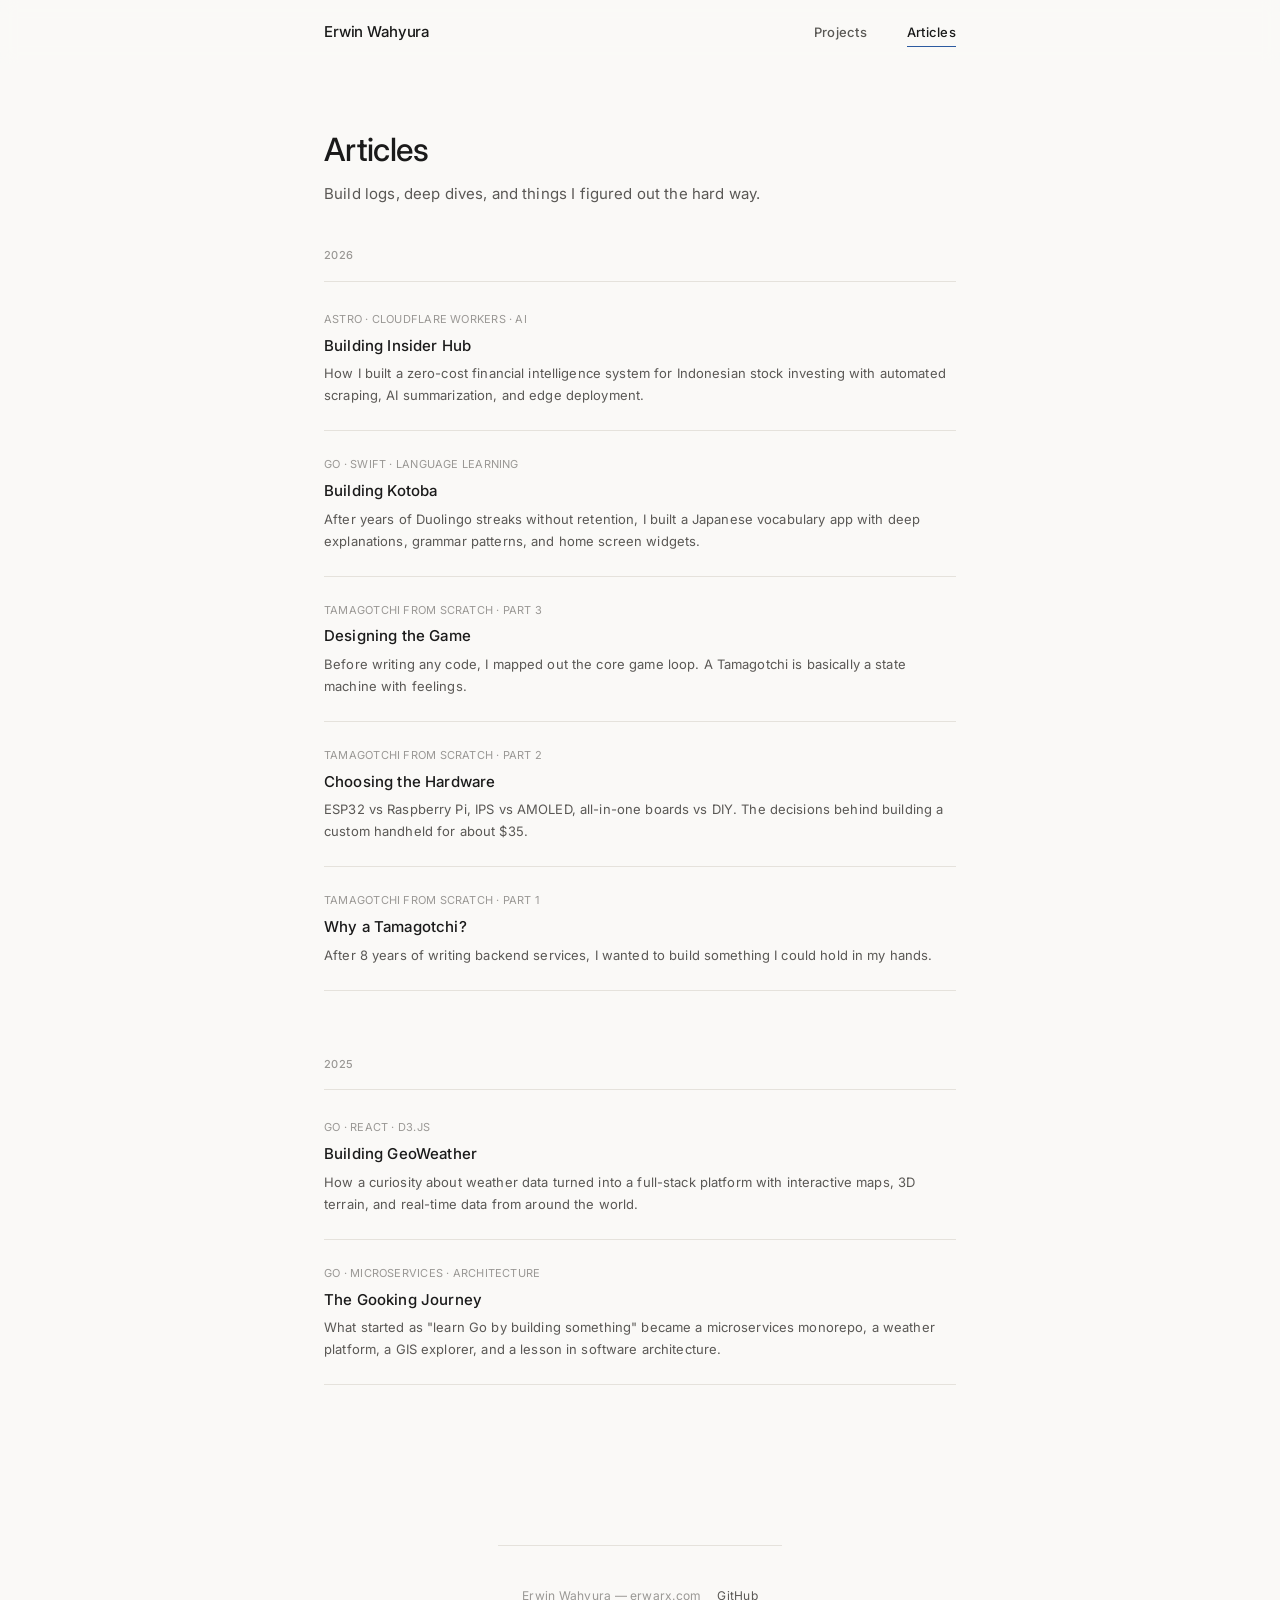
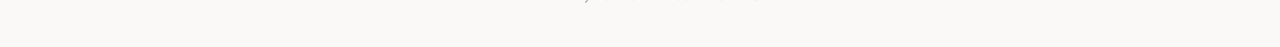
==== commit 4affe7dd: "content: add Insider Hub project and article - Add Insider Hub project card to projects.html (Astro," ====
--- a/articles.html
+++ b/articles.html
@@ -39,6 +39,12 @@
 
       <div class="articles-group">
         <div class="articles-year">2026</div>
+
+        <a href="articles/building-insider-hub.html" class="article-item">
+          <div class="article-item-tag">Astro &middot; Cloudflare Workers &middot; AI</div>
+          <div class="article-item-title">Building Insider Hub</div>
+          <div class="article-item-excerpt">How I built a zero-cost financial intelligence system for Indonesian stock investing with automated scraping, AI summarization, and edge deployment.</div>
+        </a>
 
         <a href="articles/building-kotoba.html" class="article-item">
           <div class="article-item-tag">Go &middot; Swift &middot; Language Learning</div>
--- a/style.css
+++ b/style.css
@@ -41,11 +41,17 @@
   --max-w: 680px;
   --radius: 6px;
   
-  /* Typography — vertical rhythm */
+  /* Typography — vertical rhythm + character spacing */
   --font: 'Inter', -apple-system, BlinkMacSystemFont, sans-serif;
   --leading-tight: 1.4;
   --leading-normal: 1.7;
   --leading-relaxed: 1.9;
+  
+  /* Tracking (letter-spacing) for readability */
+  --tracking-tight: -0.02em;     /* Large display text only */
+  --tracking-normal: 0.01em;     /* Body text — slightly wider for readability */
+  --tracking-wide: 0.02em;        /* Small text, captions */
+  --tracking-wider: 0.04em;      /* Labels, uppercase (optical compensation) */
 }
 
 html {
@@ -59,6 +65,7 @@
   background: var(--bg);
   color: var(--text);
   line-height: var(--leading-normal);
+  letter-spacing: var(--tracking-normal);  /* Slightly wider character spacing */
   min-height: 100vh;
   display: flex;
   flex-direction: column;
@@ -104,6 +111,7 @@
 .nav-links a {
   font-size: 0.8125rem;
   font-weight: 500;
+  letter-spacing: var(--tracking-wide);
   color: var(--text-2);
   position: relative;
   transition: color 0.2s ease;
@@ -148,7 +156,7 @@
 .hero-label {
   font-size: 0.75rem;
   font-weight: 500;
-  letter-spacing: 0.12em;
+  letter-spacing: var(--tracking-wider);
   text-transform: uppercase;
   color: var(--text-3);
   margin-bottom: var(--space-md);
@@ -168,6 +176,7 @@
   color: var(--text-2);
   max-width: 480px;
   line-height: var(--leading-relaxed);
+  letter-spacing: var(--tracking-normal);
   margin-bottom: var(--space-xl);
 }
 
@@ -224,7 +233,7 @@
 .section-label {
   font-size: 0.6875rem;
   font-weight: 500;
-  letter-spacing: 0.12em;
+  letter-spacing: var(--tracking-wider);
   text-transform: uppercase;
   color: var(--text-3);
 }
@@ -275,6 +284,7 @@
   font-size: 0.875rem;
   color: var(--text-2);
   line-height: var(--leading-normal);
+  letter-spacing: var(--tracking-normal);
   margin-bottom: var(--space-sm);
 }
 
@@ -291,14 +301,14 @@
   background: var(--border-subtle);
   padding: 2px 8px;
   border-radius: 100px;
-  letter-spacing: 0.02em;
+  letter-spacing: var(--tracking-wide);
 }
 
 /* ── Badges — reduced visual weight ── */
 .badge {
   font-size: 0.625rem;
   font-weight: 600;
-  letter-spacing: 0.04em;
+  letter-spacing: var(--tracking-wider);
   text-transform: uppercase;
   padding: 2px 6px;
   border-radius: 4px;
@@ -389,6 +399,7 @@
 .page-header p {
   font-size: 0.9375rem;
   color: var(--text-2);
+  letter-spacing: var(--tracking-normal);
 }
 
 .projects-grid {
@@ -434,6 +445,7 @@
   font-size: 0.875rem;
   color: var(--text-2);
   line-height: var(--leading-normal);
+  letter-spacing: var(--tracking-normal);
   margin-bottom: var(--space-md);
 }
 
@@ -451,6 +463,7 @@
   background: var(--border-subtle);
   padding: 2px 8px;
   border-radius: 100px;
+  letter-spacing: var(--tracking-wide);
 }
 
 .project-item-links {
@@ -500,7 +513,7 @@
 .articles-year {
   font-size: 0.6875rem;
   font-weight: 500;
-  letter-spacing: 0.12em;
+  letter-spacing: var(--tracking-wider);
   text-transform: uppercase;
   color: var(--text-3);
   margin-bottom: var(--space-xs);
@@ -528,7 +541,7 @@
   color: var(--text-3);
   margin-bottom: var(--space-xs);
   text-transform: uppercase;
-  letter-spacing: 0.08em;
+  letter-spacing: var(--tracking-wide);
 }
 
 .article-item-title {
@@ -543,6 +556,7 @@
   font-size: 0.8125rem;
   color: var(--text-2);
   line-height: var(--leading-normal);
+  letter-spacing: var(--tracking-normal);
 }
 
 /* ── Article detail ── */
@@ -602,6 +616,7 @@
 .article-detail-tags span {
   font-size: 0.6875rem;
   font-weight: 500;
+  letter-spacing: var(--tracking-wide);
   color: var(--text-3);
   background: var(--surface);
   border: 1px solid var(--border);
@@ -630,6 +645,7 @@
   font-size: 0.9375rem;
   color: var(--text-2);
   line-height: var(--leading-relaxed);
+  letter-spacing: var(--tracking-normal);
   margin-bottom: var(--space-lg);
 }
 
@@ -647,6 +663,7 @@
   font-size: 0.75rem;
   color: var(--text-3);
   text-align: center;
+  letter-spacing: var(--tracking-wide);
   margin-top: var(--space-sm);
 }
 
@@ -659,7 +676,7 @@
 .series-nav-label {
   font-size: 0.6875rem;
   font-weight: 500;
-  letter-spacing: 0.12em;
+  letter-spacing: var(--tracking-wider);
   text-transform: uppercase;
   color: var(--text-3);
   margin-bottom: var(--space-md);
@@ -703,6 +720,7 @@
   gap: var(--space-md);
   flex-wrap: wrap;
   font-size: 0.75rem;
+  letter-spacing: var(--tracking-wide);
   color: var(--text-3);
 }
 
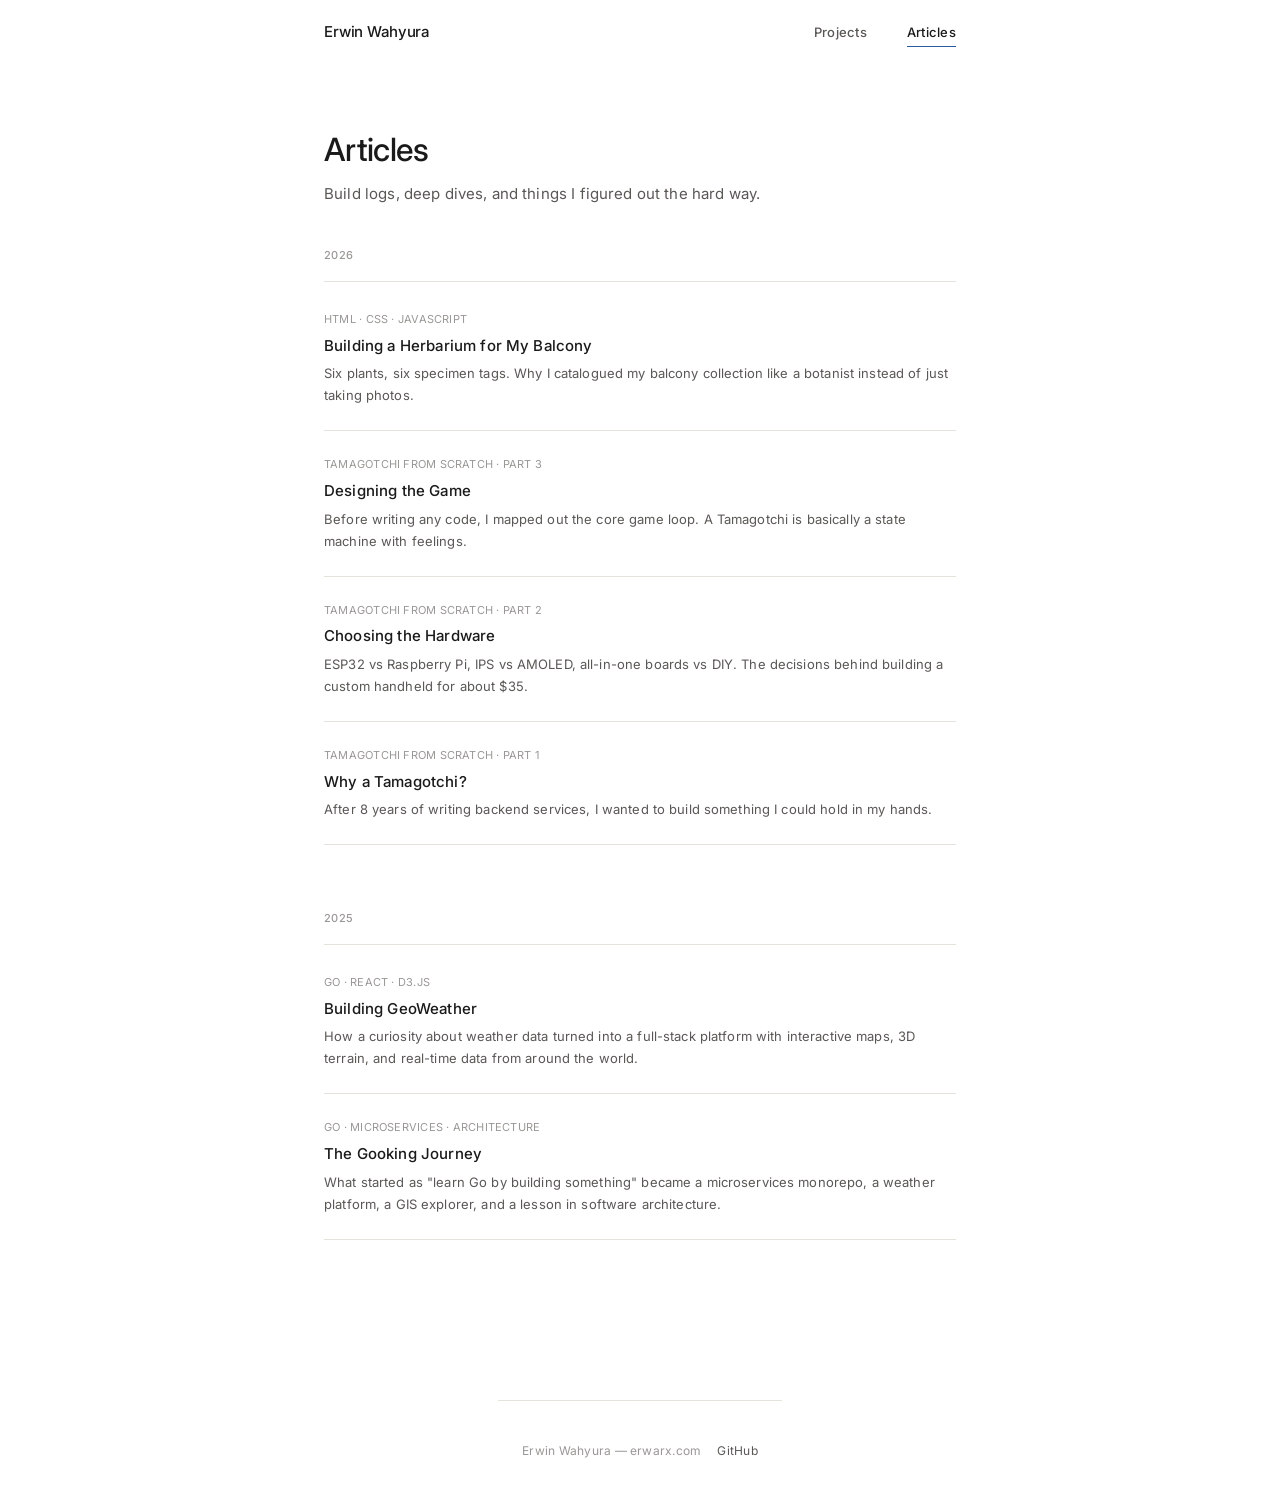
==== commit f0c4094a: "Add balcony-herbarium project and article New project (erwinwahyura/balcony-herbarium): a herbarium-" ====
--- a/articles.html
+++ b/articles.html
@@ -4,14 +4,7 @@
   <meta charset="UTF-8" />
   <meta name="viewport" content="width=device-width, initial-scale=1.0" />
   <title>Articles &mdash; Erwin Wahyura</title>
-  <meta name="description" content="Writing by Erwin Wahyura on Go, hardware, and building things. Build logs, deep dives, and things figured out the hard way." />
-  <meta name="theme-color" content="#ffffff" />
-  <meta property="og:title" content="Articles — Erwin Wahyura" />
-  <meta property="og:description" content="Build logs, deep dives, and things I figured out the hard way." />
-  <meta property="og:type" content="website" />
-  <meta property="og:url" content="https://erwinwahyura.github.io/erwinwahyura/articles.html" />
-  <link rel="canonical" href="https://erwinwahyura.github.io/erwinwahyura/articles.html" />
-  <link rel="icon" href="data:image/svg+xml,<svg xmlns='http://www.w3.org/2000/svg' viewBox='0 0 100 100'><text y='.9em' font-size='90'>🎋</text></svg>" />
+  <meta name="description" content="Writing by Erwin Wahyura on Go, hardware, and building things." />
   <link rel="preconnect" href="https://fonts.googleapis.com" />
   <link rel="preconnect" href="https://fonts.gstatic.com" crossorigin />
   <link href="https://fonts.googleapis.com/css2?family=Inter:wght@400;500;600&display=swap" rel="stylesheet" />
@@ -40,16 +33,10 @@
       <div class="articles-group">
         <div class="articles-year">2026</div>
 
-        <a href="articles/building-insider-hub.html" class="article-item">
-          <div class="article-item-tag">Astro &middot; Cloudflare Workers &middot; AI</div>
-          <div class="article-item-title">Building Insider Hub</div>
-          <div class="article-item-excerpt">How I built a zero-cost financial intelligence system for Indonesian stock investing with automated scraping, AI summarization, and edge deployment.</div>
-        </a>
-
-        <a href="articles/building-kotoba.html" class="article-item">
-          <div class="article-item-tag">Go &middot; Swift &middot; Language Learning</div>
-          <div class="article-item-title">Building Kotoba</div>
-          <div class="article-item-excerpt">After years of Duolingo streaks without retention, I built a Japanese vocabulary app with deep explanations, grammar patterns, and home screen widgets.</div>
+        <a href="articles/balcony-herbarium.html" class="article-item">
+          <div class="article-item-tag">HTML &middot; CSS &middot; JavaScript</div>
+          <div class="article-item-title">Building a Herbarium for My Balcony</div>
+          <div class="article-item-excerpt">Six plants, six specimen tags. Why I catalogued my balcony collection like a botanist instead of just taking photos.</div>
         </a>
 
         <a href="articles/tamagotchi-part-3.html" class="article-item">
--- a/style.css
+++ b/style.css
@@ -12,10 +12,10 @@
    ───────────────────────────────────────────────────────────────── */
 
 :root {
-  /* Neutral palette — warmer, more organic than pure grays */
-  --bg: #faf9f7;
-  --surface: #f5f3ef;
-  --surface-hover: #edeae5;
+  /* Neutral palette — clean white */
+  --bg: #ffffff;
+  --surface: #f8f8f8;
+  --surface-hover: #f0f0f0;
   --border: #e5e2dc;
   --border-subtle: #f0ede8;
   
@@ -81,7 +81,7 @@
   position: sticky;
   top: 0;
   z-index: 10;
-  background: rgba(250, 249, 247, 0.85);
+  background: rgba(255, 255, 255, 0.85);
   backdrop-filter: blur(8px);
   -webkit-backdrop-filter: blur(8px);
 }
@@ -708,6 +708,70 @@
   font-weight: 500;
 }
 
+/* ── Skills section ── */
+.skills-grid {
+  display: grid;
+  grid-template-columns: repeat(auto-fit, minmax(180px, 1fr));
+  gap: var(--space-xl);
+  margin-bottom: var(--space-2xl);
+}
+
+.skill-category {
+  padding: var(--space-lg) var(--space-md);
+  border: 1px solid var(--border);
+  border-radius: var(--radius);
+  background: transparent;
+  transition: border-color 0.2s ease, background-color 0.2s ease;
+}
+
+.skill-category:hover {
+  border-color: var(--text-3);
+  background: var(--surface);
+}
+
+.skill-title {
+  font-size: 0.75rem;
+  font-weight: 500;
+  letter-spacing: var(--tracking-wider);
+  text-transform: uppercase;
+  color: var(--text-3);
+  margin-bottom: var(--space-md);
+  padding-bottom: var(--space-sm);
+  border-bottom: 1px solid var(--border-subtle);
+}
+
+.skill-list {
+  list-style: none;
+  padding: 0;
+  margin: 0;
+  display: flex;
+  flex-direction: column;
+  gap: var(--space-xs);
+}
+
+.skill-list li {
+  font-size: 0.875rem;
+  color: var(--text-2);
+  line-height: var(--leading-normal);
+  letter-spacing: var(--tracking-normal);
+  position: relative;
+  padding-left: var(--space-sm);
+}
+
+.skill-list li::before {
+  content: "·";
+  position: absolute;
+  left: 0;
+  color: var(--accent);
+}
+
+@media (max-width: 640px) {
+  .skills-grid {
+    grid-template-columns: 1fr;
+    gap: var(--space-lg);
+  }
+}
+
 /* ── Footer — quieter, grounded ── */
 .site-footer {
   max-width: var(--max-w);
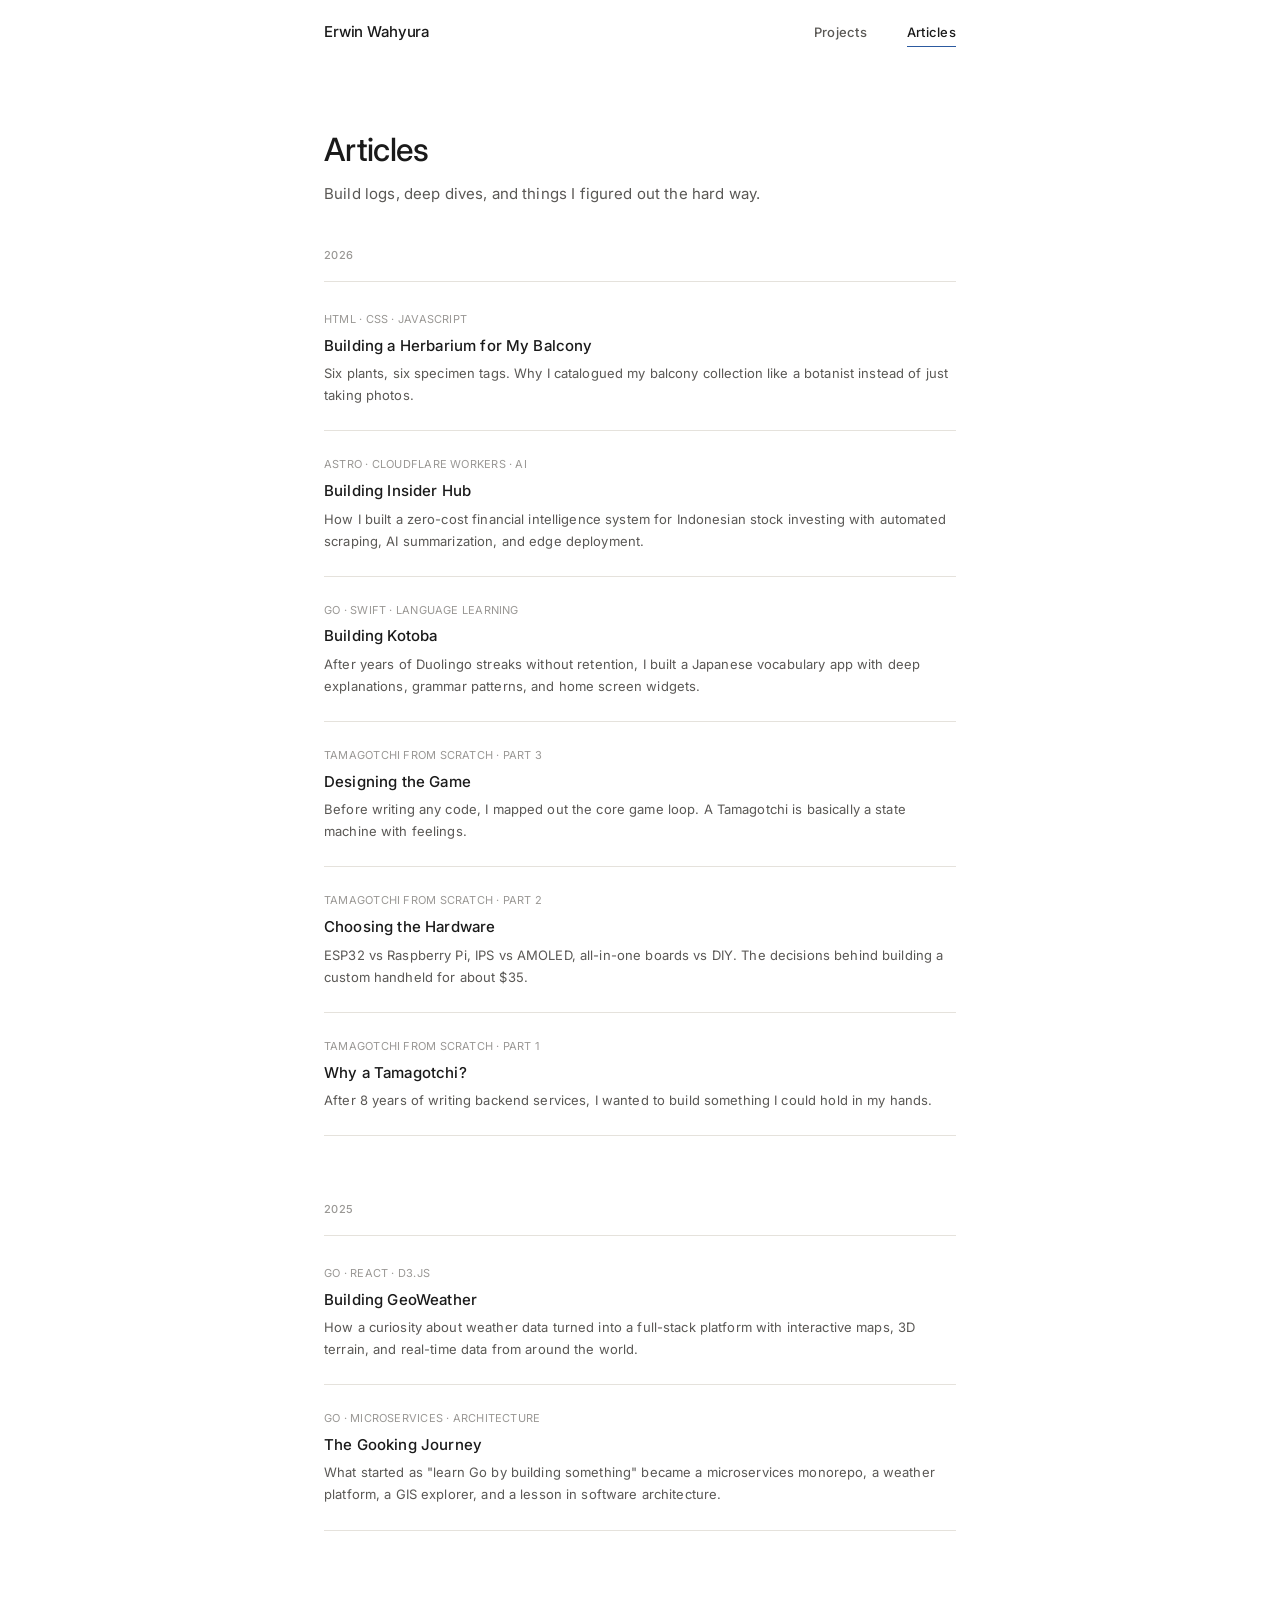
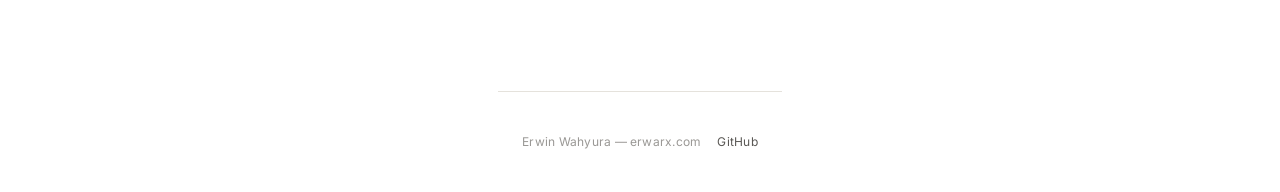
==== commit e480b908: "Merge branch 'main' of github.com:erwinwahyura/erwinwahyura # Conflicts: #	articles.html #	projects." ====
--- a/articles.html
+++ b/articles.html
@@ -4,7 +4,14 @@
   <meta charset="UTF-8" />
   <meta name="viewport" content="width=device-width, initial-scale=1.0" />
   <title>Articles &mdash; Erwin Wahyura</title>
-  <meta name="description" content="Writing by Erwin Wahyura on Go, hardware, and building things." />
+  <meta name="description" content="Writing by Erwin Wahyura on Go, hardware, and building things. Build logs, deep dives, and things figured out the hard way." />
+  <meta name="theme-color" content="#ffffff" />
+  <meta property="og:title" content="Articles — Erwin Wahyura" />
+  <meta property="og:description" content="Build logs, deep dives, and things I figured out the hard way." />
+  <meta property="og:type" content="website" />
+  <meta property="og:url" content="https://erwinwahyura.github.io/erwinwahyura/articles.html" />
+  <link rel="canonical" href="https://erwinwahyura.github.io/erwinwahyura/articles.html" />
+  <link rel="icon" href="data:image/svg+xml,<svg xmlns='http://www.w3.org/2000/svg' viewBox='0 0 100 100'><text y='.9em' font-size='90'>🎋</text></svg>" />
   <link rel="preconnect" href="https://fonts.googleapis.com" />
   <link rel="preconnect" href="https://fonts.gstatic.com" crossorigin />
   <link href="https://fonts.googleapis.com/css2?family=Inter:wght@400;500;600&display=swap" rel="stylesheet" />
@@ -37,6 +44,18 @@
           <div class="article-item-tag">HTML &middot; CSS &middot; JavaScript</div>
           <div class="article-item-title">Building a Herbarium for My Balcony</div>
           <div class="article-item-excerpt">Six plants, six specimen tags. Why I catalogued my balcony collection like a botanist instead of just taking photos.</div>
+        </a>
+
+        <a href="articles/building-insider-hub.html" class="article-item">
+          <div class="article-item-tag">Astro &middot; Cloudflare Workers &middot; AI</div>
+          <div class="article-item-title">Building Insider Hub</div>
+          <div class="article-item-excerpt">How I built a zero-cost financial intelligence system for Indonesian stock investing with automated scraping, AI summarization, and edge deployment.</div>
+        </a>
+
+        <a href="articles/building-kotoba.html" class="article-item">
+          <div class="article-item-tag">Go &middot; Swift &middot; Language Learning</div>
+          <div class="article-item-title">Building Kotoba</div>
+          <div class="article-item-excerpt">After years of Duolingo streaks without retention, I built a Japanese vocabulary app with deep explanations, grammar patterns, and home screen widgets.</div>
         </a>
 
         <a href="articles/tamagotchi-part-3.html" class="article-item">
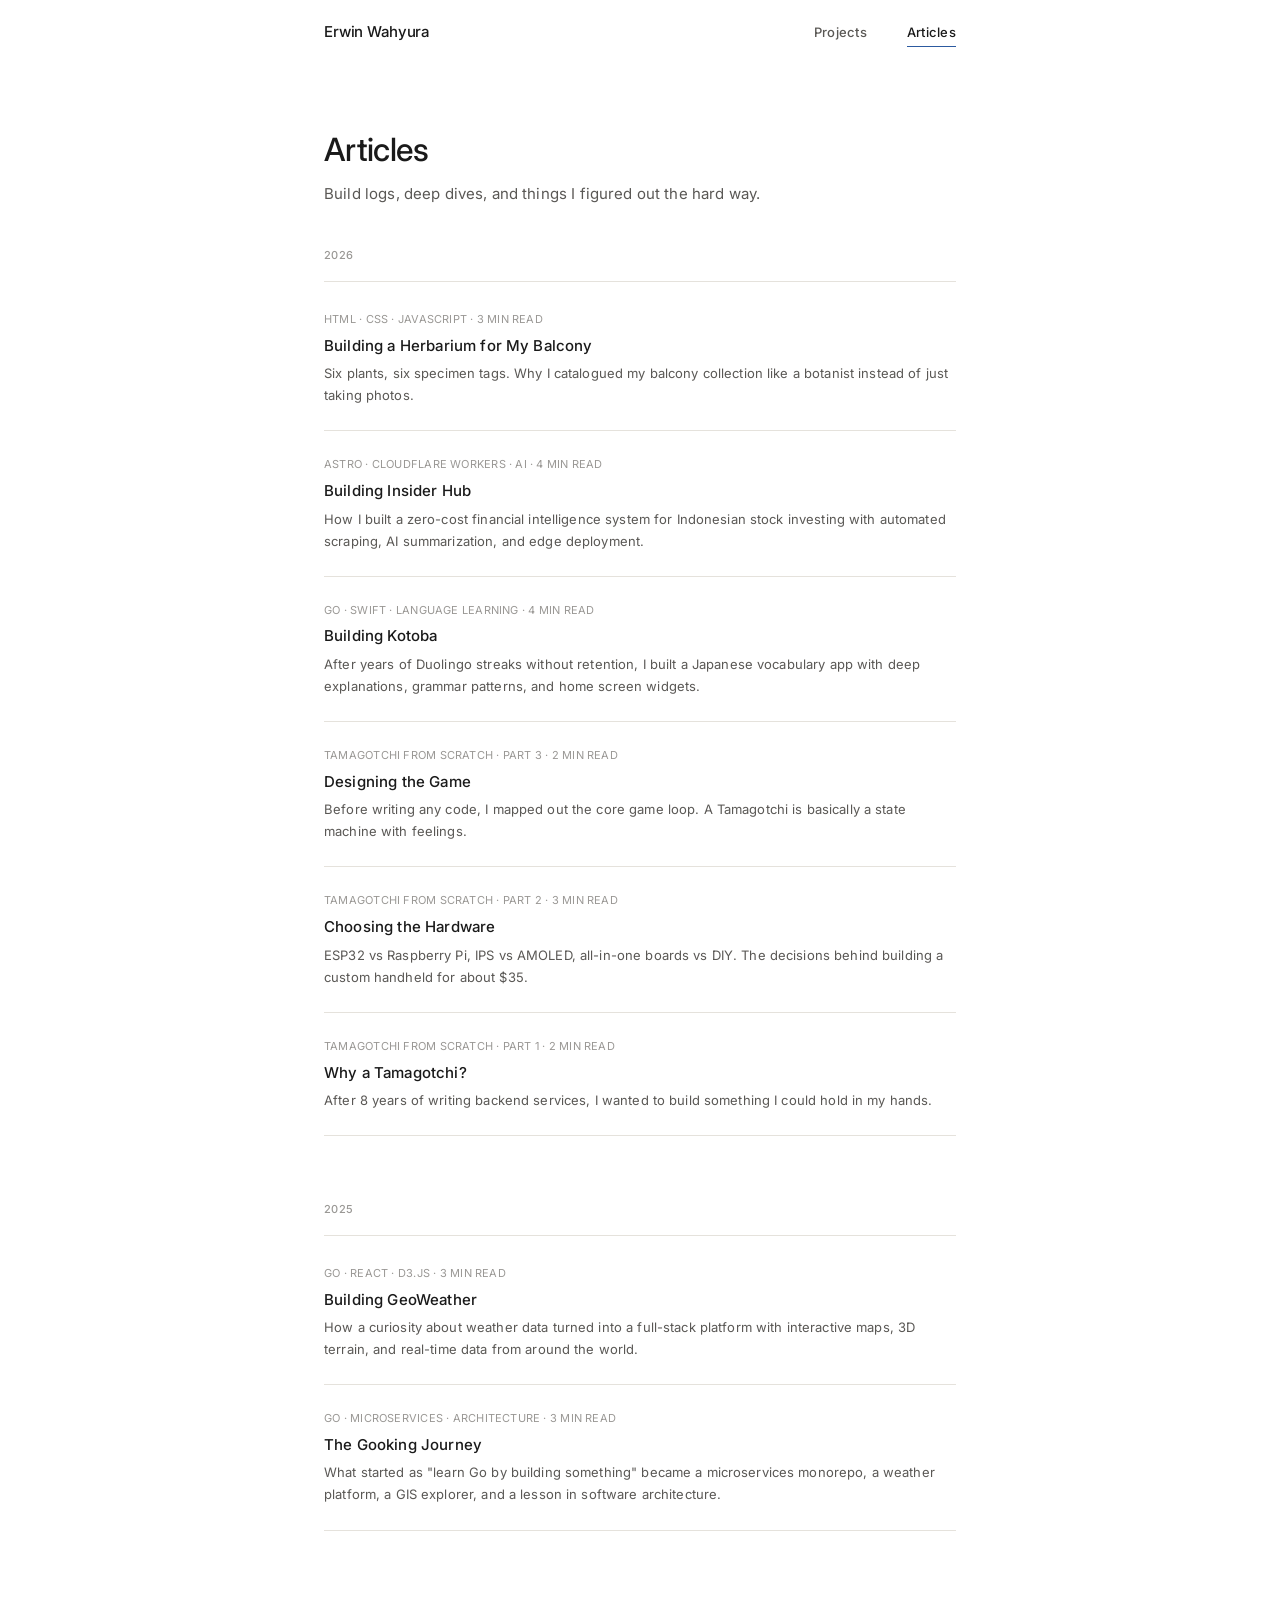
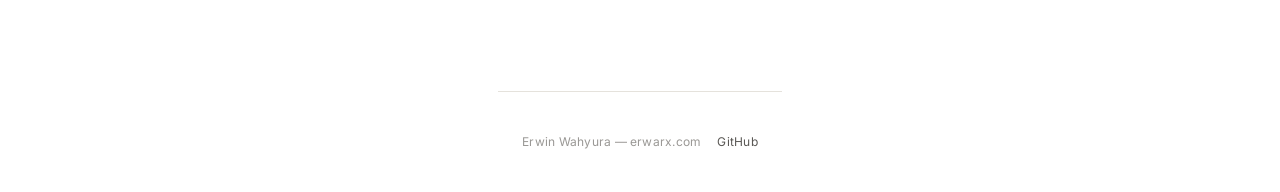
==== commit c37f6cf2: "Add estimated reading time to articles Word-count-based estimate (~200 wpm) shown on each article de" ====
--- a/articles.html
+++ b/articles.html
@@ -41,37 +41,37 @@
         <div class="articles-year">2026</div>
 
         <a href="articles/balcony-herbarium.html" class="article-item">
-          <div class="article-item-tag">HTML &middot; CSS &middot; JavaScript</div>
+          <div class="article-item-tag">HTML &middot; CSS &middot; JavaScript &middot; 3 min read</div>
           <div class="article-item-title">Building a Herbarium for My Balcony</div>
           <div class="article-item-excerpt">Six plants, six specimen tags. Why I catalogued my balcony collection like a botanist instead of just taking photos.</div>
         </a>
 
         <a href="articles/building-insider-hub.html" class="article-item">
-          <div class="article-item-tag">Astro &middot; Cloudflare Workers &middot; AI</div>
+          <div class="article-item-tag">Astro &middot; Cloudflare Workers &middot; AI &middot; 4 min read</div>
           <div class="article-item-title">Building Insider Hub</div>
           <div class="article-item-excerpt">How I built a zero-cost financial intelligence system for Indonesian stock investing with automated scraping, AI summarization, and edge deployment.</div>
         </a>
 
         <a href="articles/building-kotoba.html" class="article-item">
-          <div class="article-item-tag">Go &middot; Swift &middot; Language Learning</div>
+          <div class="article-item-tag">Go &middot; Swift &middot; Language Learning &middot; 4 min read</div>
           <div class="article-item-title">Building Kotoba</div>
           <div class="article-item-excerpt">After years of Duolingo streaks without retention, I built a Japanese vocabulary app with deep explanations, grammar patterns, and home screen widgets.</div>
         </a>
 
         <a href="articles/tamagotchi-part-3.html" class="article-item">
-          <div class="article-item-tag">Tamagotchi from Scratch &middot; Part 3</div>
+          <div class="article-item-tag">Tamagotchi from Scratch &middot; Part 3 &middot; 2 min read</div>
           <div class="article-item-title">Designing the Game</div>
           <div class="article-item-excerpt">Before writing any code, I mapped out the core game loop. A Tamagotchi is basically a state machine with feelings.</div>
         </a>
 
         <a href="articles/tamagotchi-part-2.html" class="article-item">
-          <div class="article-item-tag">Tamagotchi from Scratch &middot; Part 2</div>
+          <div class="article-item-tag">Tamagotchi from Scratch &middot; Part 2 &middot; 3 min read</div>
           <div class="article-item-title">Choosing the Hardware</div>
           <div class="article-item-excerpt">ESP32 vs Raspberry Pi, IPS vs AMOLED, all-in-one boards vs DIY. The decisions behind building a custom handheld for about $35.</div>
         </a>
 
         <a href="articles/tamagotchi-part-1.html" class="article-item">
-          <div class="article-item-tag">Tamagotchi from Scratch &middot; Part 1</div>
+          <div class="article-item-tag">Tamagotchi from Scratch &middot; Part 1 &middot; 2 min read</div>
           <div class="article-item-title">Why a Tamagotchi?</div>
           <div class="article-item-excerpt">After 8 years of writing backend services, I wanted to build something I could hold in my hands.</div>
         </a>
@@ -81,13 +81,13 @@
         <div class="articles-year">2025</div>
 
         <a href="articles/building-geoweather.html" class="article-item">
-          <div class="article-item-tag">Go &middot; React &middot; D3.js</div>
+          <div class="article-item-tag">Go &middot; React &middot; D3.js &middot; 3 min read</div>
           <div class="article-item-title">Building GeoWeather</div>
           <div class="article-item-excerpt">How a curiosity about weather data turned into a full-stack platform with interactive maps, 3D terrain, and real-time data from around the world.</div>
         </a>
 
         <a href="articles/the-gooking-journey.html" class="article-item">
-          <div class="article-item-tag">Go &middot; Microservices &middot; Architecture</div>
+          <div class="article-item-tag">Go &middot; Microservices &middot; Architecture &middot; 3 min read</div>
           <div class="article-item-title">The Gooking Journey</div>
           <div class="article-item-excerpt">What started as "learn Go by building something" became a microservices monorepo, a weather platform, a GIS explorer, and a lesson in software architecture.</div>
         </a>
--- a/style.css
+++ b/style.css
@@ -238,6 +238,12 @@
   color: var(--text-3);
 }
 
+.section-count {
+  font-weight: 400;
+  color: var(--text-3);
+  opacity: 0.7;
+}
+
 .section-more {
   font-size: 0.8125rem;
   color: var(--text-2);
@@ -598,6 +604,11 @@
   font-variant-numeric: tabular-nums;
 }
 
+.article-detail-read-time {
+  font-size: 0.75rem;
+  color: var(--text-3);
+}
+
 .article-detail h1 {
   font-size: clamp(1.5rem, 4vw, 2.25rem);
   font-weight: 500;
